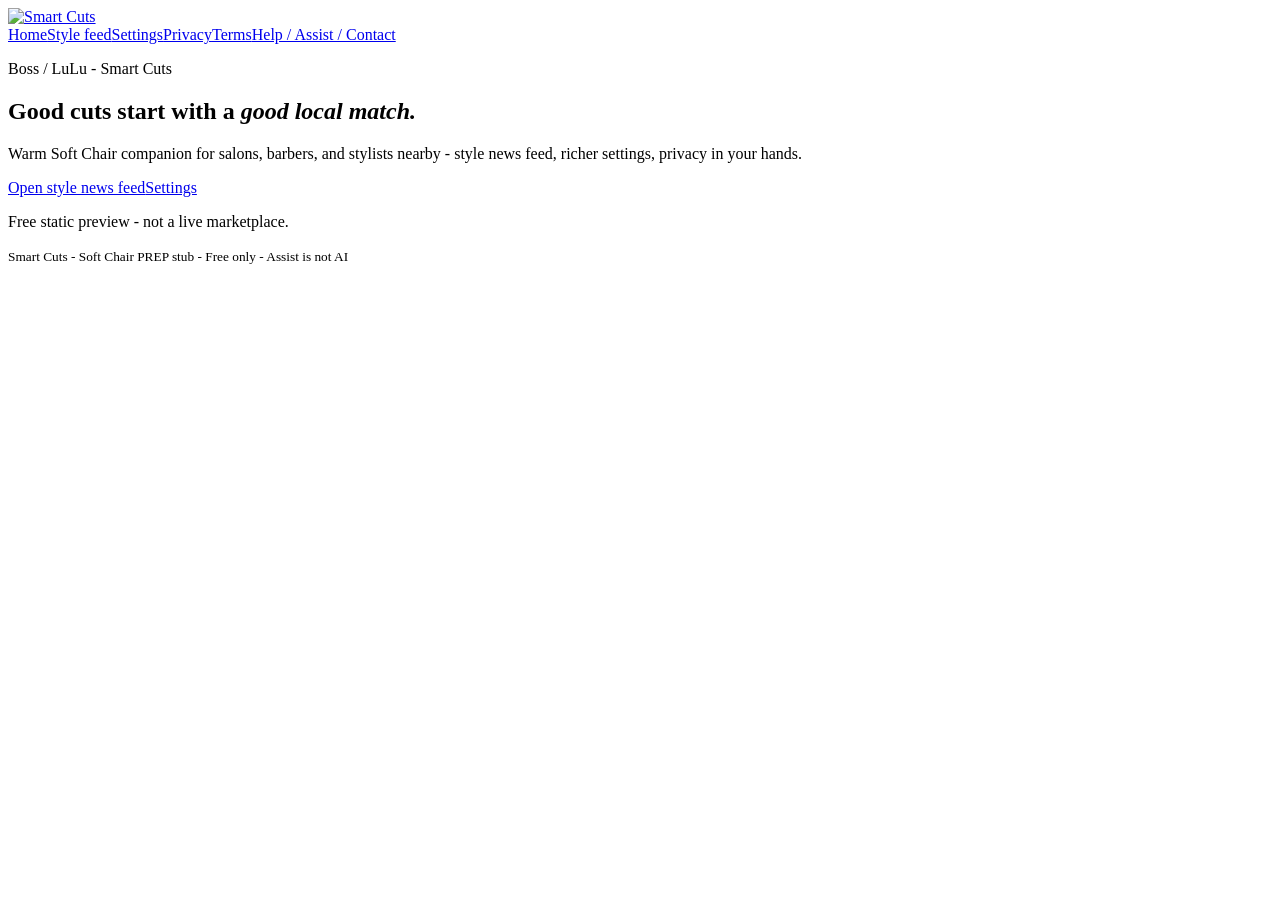
==== index.html @ a8a0974b "Publish Smart Cuts Soft Chair preview pages" ====
<!doctype html><html lang="en"><head><meta charset="utf-8"><meta name="viewport" content="width=device-width,initial-scale=1"><title>Home - Smart Cuts</title><link rel="stylesheet" href="styles.css"></head><body><header class="site-header"><div class="wrap nav"><a href="index.html"><img class="wordmark" src="./logo/option-a-wordmark.svg" alt="Smart Cuts"></a><nav class="nav-links"><a class="active" href="index.html">Home</a><a href="feed.html">Style feed</a><a href="settings.html">Settings</a><a href="privacy.html">Privacy</a><a href="terms-prep.html">Terms</a><a class="button" href="help-assist-contact.html">Help / Assist / Contact</a></nav></div></header><main><section class="hero"><div class="wrap"><p class="eyebrow">Boss / LuLu - Smart Cuts</p><h1>Good cuts start with a <em>good local match.</em></h1><p class="lede">Warm Soft Chair companion for salons, barbers, and stylists nearby - style news feed, richer settings, privacy in your hands.</p><div class="actions"><a class="button" href="feed.html">Open style news feed</a><a class="button secondary" href="settings.html">Settings</a></div><p class="micro mt">Free static preview - not a live marketplace.</p></div></section></main><footer class="footer"><div class="wrap"><small>Smart Cuts - Soft Chair PREP stub - Free only - Assist is not AI</small></div></footer></body></html>
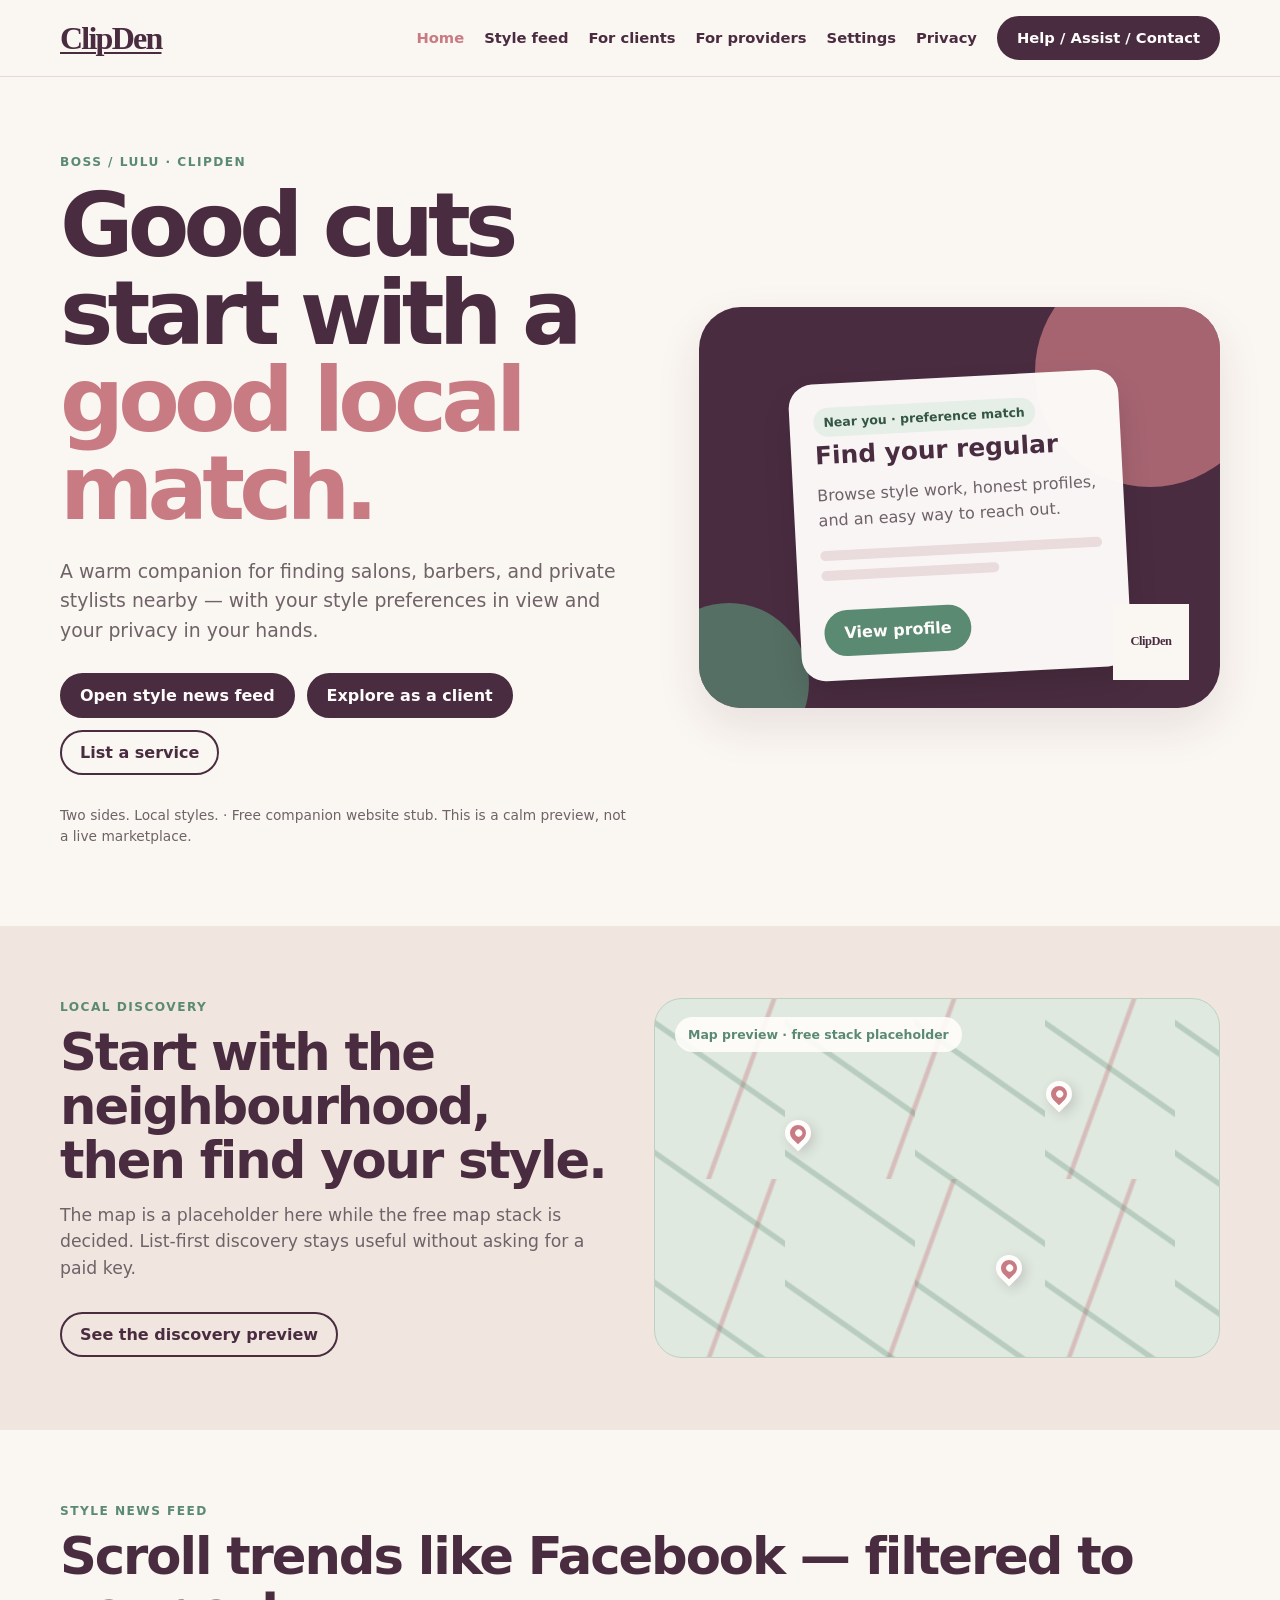
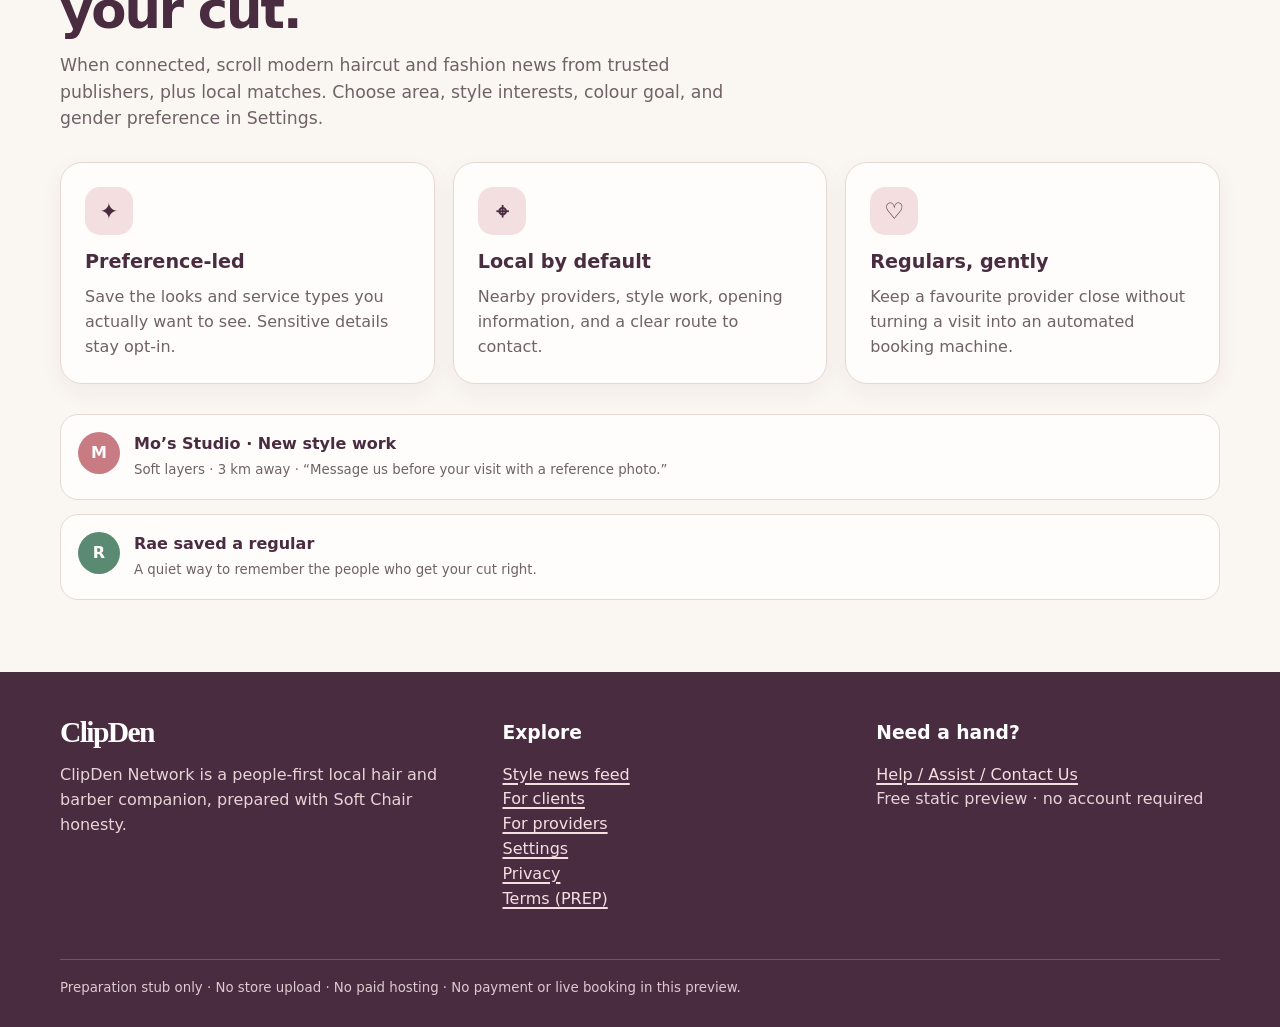
==== commit 324705d3: "Update ClipDen website core pages and styling" ====
--- a/index.html
+++ b/index.html
@@ -1 +1,3 @@
-<!doctype html><html lang="en"><head><meta charset="utf-8"><meta name="viewport" content="width=device-width,initial-scale=1"><title>Home - Smart Cuts</title><link rel="stylesheet" href="styles.css"></head><body><header class="site-header"><div class="wrap nav"><a href="index.html"><img class="wordmark" src="./logo/option-a-wordmark.svg" alt="Smart Cuts"></a><nav class="nav-links"><a class="active" href="index.html">Home</a><a href="feed.html">Style feed</a><a href="settings.html">Settings</a><a href="privacy.html">Privacy</a><a href="terms-prep.html">Terms</a><a class="button" href="help-assist-contact.html">Help / Assist / Contact</a></nav></div></header><main><section class="hero"><div class="wrap"><p class="eyebrow">Boss / LuLu - Smart Cuts</p><h1>Good cuts start with a <em>good local match.</em></h1><p class="lede">Warm Soft Chair companion for salons, barbers, and stylists nearby - style news feed, richer settings, privacy in your hands.</p><div class="actions"><a class="button" href="feed.html">Open style news feed</a><a class="button secondary" href="settings.html">Settings</a></div><p class="micro mt">Free static preview - not a live marketplace.</p></div></section></main><footer class="footer"><div class="wrap"><small>Smart Cuts - Soft Chair PREP stub - Free only - Assist is not AI</small></div></footer></body></html>+<!doctype html><html lang="en"><head><meta charset="utf-8"><meta name="viewport" content="width=device-width, initial-scale=1"><meta name="description" content="ClipDen Network — a warm local hair and barber discovery companion stub."><title>Home · ClipDen Network</title><link rel="stylesheet" href="styles.css"></head><body><header class="site-header"><div class="wrap nav"><a href="index.html" aria-label="ClipDen Network home"><span class="wordmark" aria-hidden="true">ClipDen</span></a><nav class="nav-links" aria-label="Primary navigation"><a class="active" href="index.html">Home</a><a href="feed.html">Style feed</a><a href="for-clients.html">For clients</a><a href="for-providers.html">For providers</a><a href="settings.html">Settings</a><a href="privacy.html">Privacy</a><a class=" button" href="help-assist-contact.html">Help / Assist / Contact</a></nav></div></header><main><section class="hero"><div class="wrap hero-grid"><div><p class="eyebrow">Boss / LuLu · ClipDen</p><h1>Good cuts start with a <em>good local match.</em></h1><p class="lede">A warm companion for finding salons, barbers, and private stylists nearby — with your style preferences in view and your privacy in your hands.</p><div class="actions"><a class="button" href="feed.html">Open style news feed</a><a class="button" href="for-clients.html">Explore as a client</a><a class="button secondary" href="for-providers.html">List a service</a></div><p class="micro mt">Two sides. Local styles. · Free companion website stub. This is a calm preview, not a live marketplace.</p></div><div class="hero-art" aria-label="ClipDen preview illustration"><div class="art-card"><span class="pill sage">Near you · preference match</span><h3>Find your regular</h3><p>Browse style work, honest profiles, and an easy way to reach out.</p><div class="mini-line"></div><div class="mini-line short"></div><div class="actions mt"><span class="button sage">View profile</span></div></div><span class="badge badge-word" aria-label="ClipDen">ClipDen</span></div></div></section>
+<section class="section alt"><div class="wrap"><div class="split"><div><p class="eyebrow">Local discovery</p><h2>Start with the neighbourhood, then find your style.</h2><p class="section-intro">The map is a placeholder here while the free map stack is decided. List-first discovery stays useful without asking for a paid key.</p><a class="button secondary" href="for-clients.html">See the discovery preview</a></div><div class="map-placeholder" aria-label="Placeholder map showing local provider pins"><span class="pin p1"></span><span class="pin p2"></span><span class="pin p3"></span></div></div></div></section>
+<section class="section"><div class="wrap"><p class="eyebrow">Style news feed</p><h2>Scroll trends like Facebook — filtered to your cut.</h2><p class="section-intro">When connected, scroll modern haircut and fashion news from trusted publishers, plus local matches. Choose area, style interests, colour goal, and gender preference in Settings.</p><div class="cards"><article class="card"><div class="icon">✦</div><h3>Preference-led</h3><p>Save the looks and service types you actually want to see. Sensitive details stay opt-in.</p></article><article class="card"><div class="icon">⌖</div><h3>Local by default</h3><p>Nearby providers, style work, opening information, and a clear route to contact.</p></article><article class="card"><div class="icon">♡</div><h3>Regulars, gently</h3><p>Keep a favourite provider close without turning a visit into an automated booking machine.</p></article></div><div class="feed mt"><div class="feed-item"><div class="avatar">M</div><div><strong>Mo’s Studio · New style work</strong><br><small>Soft layers · 3 km away · “Message us before your visit with a reference photo.”</small></div></div><div class="feed-item"><div class="avatar" style="background:var(--sage)">R</div><div><strong>Rae saved a regular</strong><br><small>A quiet way to remember the people who get your cut right.</small></div></div></div></div></section></main><footer class="footer"><div class="wrap"><div class="footer-grid"><div><span class="footer-logo">ClipDen</span><p>ClipDen Network is a people-first local hair and barber companion, prepared with Soft Chair honesty.</p></div><div><h3>Explore</h3><p><a href="feed.html">Style news feed</a><br><a href="for-clients.html">For clients</a><br><a href="for-providers.html">For providers</a><br><a href="settings.html">Settings</a><br><a href="privacy.html">Privacy</a><br><a href="terms-prep.html">Terms (PREP)</a></p></div><div><h3>Need a hand?</h3><p><a href="help-assist-contact.html">Help / Assist / Contact Us</a><br>Free static preview · no account required</p></div></div><small>Preparation stub only · No store upload · No paid hosting · No payment or live booking in this preview.</small></div></footer></body></html>
--- a/styles.css
+++ b/styles.css
@@ -0,0 +1,3 @@
+:root{--cream:#FAF6F1;--plum:#4A2C40;--blush:#C97B84;--sage:#5B8A72;--ink:#30232c;--muted:#6f6268;--line:#e6d9d2;--white:#fffdfb;--shadow:0 18px 45px rgba(74,44,64,.10)}
+*{box-sizing:border-box}html{scroll-behavior:smooth}body{margin:0;background:var(--cream);color:var(--ink);font-family:Inter,ui-sans-serif,system-ui,-apple-system,"Segoe UI",sans-serif;line-height:1.55}a{color:var(--plum);text-decoration-thickness:2px;text-underline-offset:3px}a:hover{color:var(--blush)}img{max-width:100%;display:block}.wrap{width:min(1160px,calc(100% - 40px));margin:auto}.site-header{border-bottom:1px solid var(--line);background:rgba(250,246,241,.94);position:sticky;top:0;z-index:5;backdrop-filter:blur(10px)}.nav{min-height:76px;display:flex;align-items:center;gap:24px;justify-content:space-between}.wordmark{display:block;width:166px;color:var(--plum);font-family:Georgia,"Times New Roman",serif;font-size:2rem;font-weight:700;letter-spacing:-.055em;line-height:1;text-decoration:none}.nav-links{display:flex;gap:20px;align-items:center;flex-wrap:wrap;justify-content:flex-end}.nav-links a{font-size:.92rem;font-weight:700;text-decoration:none;color:var(--plum)}.nav-links a:hover,.nav-links .active{color:var(--blush)}.nav-links .button{color:var(--white)}.button{display:inline-flex;align-items:center;justify-content:center;gap:8px;background:var(--plum);color:var(--white);border:2px solid var(--plum);border-radius:999px;padding:11px 18px;font-weight:800;text-decoration:none;line-height:1.2;cursor:pointer}.button:hover{background:var(--blush);border-color:var(--blush);color:var(--white)}.button.secondary{background:transparent;color:var(--plum)}.button.secondary:hover{background:#f1dfe0;color:var(--plum)}.button.sage{background:var(--sage);border-color:var(--sage)}.eyebrow{color:var(--sage);text-transform:uppercase;letter-spacing:.12em;font-size:.76rem;font-weight:900;margin:0 0 10px}.hero{padding:76px 0 64px}.hero-grid{display:grid;grid-template-columns:1.05fr .95fr;gap:64px;align-items:center}.hero h1{font-size:clamp(2.8rem,7vw,5.8rem);line-height:.98;letter-spacing:-.065em;color:var(--plum);margin:0 0 24px;max-width:750px}.hero h1 em{font-style:normal;color:var(--blush)}.hero p.lede{font-size:1.18rem;max-width:610px;color:var(--muted);margin:0 0 28px}.actions{display:flex;gap:12px;flex-wrap:wrap}.hero-art{position:relative;min-height:350px;background:var(--plum);border-radius:42px;padding:34px;overflow:hidden;box-shadow:var(--shadow)}.hero-art:before,.hero-art:after{content:"";position:absolute;border-radius:50%;background:var(--blush);opacity:.72}.hero-art:before{width:230px;height:230px;right:-45px;top:-50px}.hero-art:after{width:160px;height:160px;left:-50px;bottom:-55px;background:var(--sage)}.hero-art .badge{position:absolute;right:31px;bottom:28px;width:76px;height:76px;z-index:1}.badge-word{display:grid;place-items:center;background:var(--cream);color:var(--plum);font-family:Georgia,"Times New Roman",serif;font-size:.78rem;font-weight:700;letter-spacing:-.04em}.art-card{position:relative;z-index:1;background:rgba(255,253,251,.96);border-radius:24px;padding:24px;max-width:330px;margin:36px auto 0;transform:rotate(-3deg);box-shadow:0 16px 30px rgba(0,0,0,.12)}.art-card h3{margin:0;color:var(--plum);font-size:1.55rem}.art-card p{color:var(--muted);margin:8px 0 18px}.mini-line{height:10px;background:#eadbdd;border-radius:99px;margin:10px 0}.mini-line.short{width:63%}.section{padding:72px 0}.section.alt{background:#f1e6df}.section h2{font-size:clamp(2rem,4vw,3.5rem);line-height:1.05;letter-spacing:-.04em;color:var(--plum);margin:0 0 14px}.section-intro{max-width:680px;color:var(--muted);font-size:1.08rem;margin:0 0 30px}.cards{display:grid;grid-template-columns:repeat(3,1fr);gap:18px}.card{background:var(--white);border:1px solid var(--line);border-radius:22px;padding:24px;box-shadow:0 8px 24px rgba(74,44,64,.05)}.card h3{color:var(--plum);margin:12px 0 8px;font-size:1.2rem}.card p{color:var(--muted);margin:0}.icon{width:48px;height:48px;border-radius:15px;display:grid;place-items:center;background:#f4dfe0;color:var(--plum);font-size:1.4rem;font-weight:900}.split{display:grid;grid-template-columns:1fr 1fr;gap:28px;align-items:start}.map-placeholder{min-height:360px;border-radius:28px;background-color:#dfe9df;background-image:linear-gradient(35deg,transparent 46%,rgba(91,138,114,.3) 47%,rgba(91,138,114,.3) 49%,transparent 50%),linear-gradient(110deg,transparent 47%,rgba(201,123,132,.4) 48%,rgba(201,123,132,.4) 49%,transparent 50%);background-size:130px 130px,180px 180px;border:1px solid #bdd0c1;position:relative;overflow:hidden}.map-placeholder:before{content:"Map preview · free stack placeholder";position:absolute;left:20px;top:18px;background:rgba(255,253,251,.9);border-radius:999px;padding:8px 13px;color:var(--sage);font-size:.78rem;font-weight:800}.pin{position:absolute;width:26px;height:26px;background:var(--blush);border:5px solid var(--white);border-radius:50% 50% 50% 0;transform:rotate(-45deg);box-shadow:0 5px 12px rgba(74,44,64,.18)}.pin:after{content:"";width:7px;height:7px;border-radius:50%;background:var(--white);position:absolute;left:5px;top:5px}.p1{left:23%;top:34%}.p2{right:26%;top:23%}.p3{right:35%;bottom:21%}.feed{display:grid;gap:14px}.feed-item{background:var(--white);border:1px solid var(--line);border-radius:18px;padding:17px;display:flex;gap:14px;align-items:flex-start}.avatar{flex:0 0 42px;height:42px;border-radius:50%;background:var(--blush);color:var(--white);display:grid;place-items:center;font-weight:900}.feed-item strong{color:var(--plum)}.feed-item small{color:var(--muted)}.notice{border-left:5px solid var(--sage);background:#e5efe7;border-radius:0 16px 16px 0;padding:17px 19px;color:#345642}.notice strong{color:var(--plum)}.pill{display:inline-block;border-radius:999px;padding:5px 10px;background:#f4dfe0;color:var(--plum);font-weight:800;font-size:.78rem}.pill.sage{background:#e5efe7;color:#345642}.page-hero{padding:62px 0 46px}.page-hero h1{color:var(--plum);font-size:clamp(2.5rem,6vw,4.8rem);line-height:1;letter-spacing:-.06em;margin:0 0 18px;max-width:800px}.page-hero p{color:var(--muted);font-size:1.14rem;max-width:700px;margin:0}.provider-grid{display:grid;grid-template-columns:repeat(2,1fr);gap:20px}.provider-card{background:var(--white);border:1px solid var(--line);border-radius:24px;padding:24px;display:grid;grid-template-columns:72px 1fr;gap:18px}.provider-photo{width:72px;height:72px;border-radius:20px;background:var(--sage);color:var(--white);display:grid;place-items:center;font-size:1.5rem;font-weight:900}.provider-card h3{margin:0;color:var(--plum)}.provider-card p{margin:5px 0 13px;color:var(--muted)}.provider-meta{display:flex;gap:7px;flex-wrap:wrap}.profile-shell{background:var(--white);border:1px solid var(--line);border-radius:28px;padding:30px;box-shadow:var(--shadow)}.profile-head{display:flex;gap:20px;align-items:center;border-bottom:1px solid var(--line);padding-bottom:22px;margin-bottom:22px}.icon-word{color:var(--white);font-family:Georgia,"Times New Roman",serif;font-size:1.45rem;font-weight:700;letter-spacing:-.04em}.soft-wordmark{display:block;color:var(--plum);font-family:Georgia,"Times New Roman",serif;font-size:2rem;font-weight:700;letter-spacing:-.05em;text-align:center;margin:0 auto 18px}.profile-icon{width:88px;height:88px;border-radius:26px;background:var(--plum);padding:16px}.profile-head h2{margin:0;color:var(--plum)}.profile-head p{margin:4px 0 0;color:var(--muted)}.detail-list{display:grid;grid-template-columns:repeat(2,1fr);gap:12px;margin:0}.detail-list div{padding:14px;background:#fbf6f1;border-radius:14px}.detail-list dt{font-size:.75rem;text-transform:uppercase;letter-spacing:.09em;font-weight:900;color:var(--sage)}.detail-list dd{margin:3px 0 0;color:var(--plum);font-weight:700}.gallery{display:grid;grid-template-columns:repeat(3,1fr);gap:10px}.gallery div{min-height:120px;border-radius:15px;background:linear-gradient(145deg,#d6e4d8,#c97b84 72%);display:grid;place-items:end start;padding:11px;color:var(--white);font-weight:800}.gallery div:nth-child(2){background:linear-gradient(145deg,#f1d9cf,#5b8a72)}.gallery div:nth-child(3){background:linear-gradient(145deg,#4a2c40,#e7bcc0)}.form-grid{display:grid;grid-template-columns:repeat(2,1fr);gap:16px}.field{display:grid;gap:7px}.field.full{grid-column:1/-1}.field label{font-weight:800;color:var(--plum)}.field input,.field select,.field textarea{font:inherit;border:1px solid #d9c7c0;border-radius:12px;background:var(--white);padding:12px 13px;color:var(--ink)}.field textarea{min-height:130px;resize:vertical}.check{display:flex;gap:10px;align-items:flex-start;color:var(--muted)}.check input{margin-top:5px;accent-color:var(--sage)}.privacy-table{width:100%;border-collapse:collapse;background:var(--white);border:1px solid var(--line);border-radius:18px;overflow:hidden;display:table}.privacy-table th,.privacy-table td{text-align:left;padding:15px;border-bottom:1px solid var(--line);vertical-align:top}.privacy-table th{color:var(--plum);background:#f4e9e3}.privacy-table td{color:var(--muted)}.privacy-table tr:last-child td{border-bottom:0}.faq{display:grid;gap:12px}.faq details{background:var(--white);border:1px solid var(--line);border-radius:16px;padding:16px 18px}.faq summary{font-weight:900;color:var(--plum);cursor:pointer}.faq p{color:var(--muted);margin:12px 0 0}.footer{padding:46px 0 28px;background:var(--plum);color:#f8eee8}.footer a{color:#f4dfe0}.footer-grid{display:grid;grid-template-columns:1.2fr 1fr 1fr;gap:30px}.footer h3{margin:0 0 10px;color:#fff}.footer p{color:#e7d4d6}.footer small{display:block;border-top:1px solid rgba(255,255,255,.2);padding-top:18px;margin-top:32px;color:#decace}.footer-logo{display:block;width:160px;color:#fff;font-family:Georgia,"Times New Roman",serif;font-size:1.85rem;font-weight:700;letter-spacing:-.055em;line-height:1;margin-bottom:12px}.badge-note{display:flex;gap:12px;align-items:flex-start;background:#f8eee8;border:1px solid #e6c9c6;border-radius:16px;padding:14px;color:var(--muted)}.badge-note img{width:40px;height:40px}.center{text-align:center}.mt{margin-top:30px}.micro{font-size:.86rem;color:var(--muted)}@media(max-width:820px){.nav{align-items:flex-start;padding:16px 0;flex-direction:column}.nav-links{justify-content:flex-start;gap:13px}.hero{padding-top:45px}.hero-grid,.split{grid-template-columns:1fr;gap:32px}.cards,.provider-grid{grid-template-columns:1fr}.footer-grid{grid-template-columns:1fr}.detail-list{grid-template-columns:1fr}}@media(max-width:520px){.wrap{width:min(100% - 28px,1160px)}.hero h1{font-size:3.1rem}.hero-art{min-height:300px}.form-grid{grid-template-columns:1fr}.field.full{grid-column:auto}.privacy-table{font-size:.85rem}.privacy-table th,.privacy-table td{padding:10px 8px}.profile-head{align-items:flex-start;flex-direction:column}}
+.pref-panel{display:grid;gap:12px;max-width:560px}.pref-row{display:flex;align-items:center;gap:12px;width:100%;padding:16px 18px;background:#fbf6f1;border:1px solid var(--line);border-radius:16px;cursor:pointer;font:inherit;color:var(--ink);text-align:left}.pref-row:hover{border-color:var(--blush)}.pref-row[aria-expanded="true"]{border-color:var(--plum);background:#f4dfe0}.pref-label{font-weight:900;color:var(--plum)}.pref-value{margin-left:auto;color:var(--muted);font-weight:700}.pref-chevron{color:var(--plum);font-size:1.35rem;font-weight:900;transition:transform .2s;line-height:1}.pref-row[aria-expanded="true"] .pref-chevron{transform:rotate(90deg)}.gender-pick{display:grid;grid-template-columns:1fr 1fr;gap:12px}.gender-option{padding:22px 16px;border:2px solid var(--line);border-radius:18px;background:var(--white);color:var(--plum);font:inherit;font-weight:900;font-size:1.1rem;cursor:pointer}.gender-option:hover{border-color:var(--blush);background:#f8eee8}.gender-option.selected{border-color:var(--plum);background:var(--plum);color:var(--white);box-shadow:0 8px 20px rgba(74,44,64,.18)}.pref-toggle{padding:8px 4px}.lane-strip{display:flex;flex-wrap:wrap;gap:10px;align-items:center;margin:0 0 18px}.lane-chip{border-radius:999px;padding:8px 14px;border:2px solid var(--line);background:var(--white);color:var(--plum);font-weight:800;font-size:.86rem}.lane-chip.on{border-color:var(--plum);background:#f4dfe0}.lane-note{color:var(--muted);font-size:.86rem}.feed-item.is-hidden{display:none!important}
